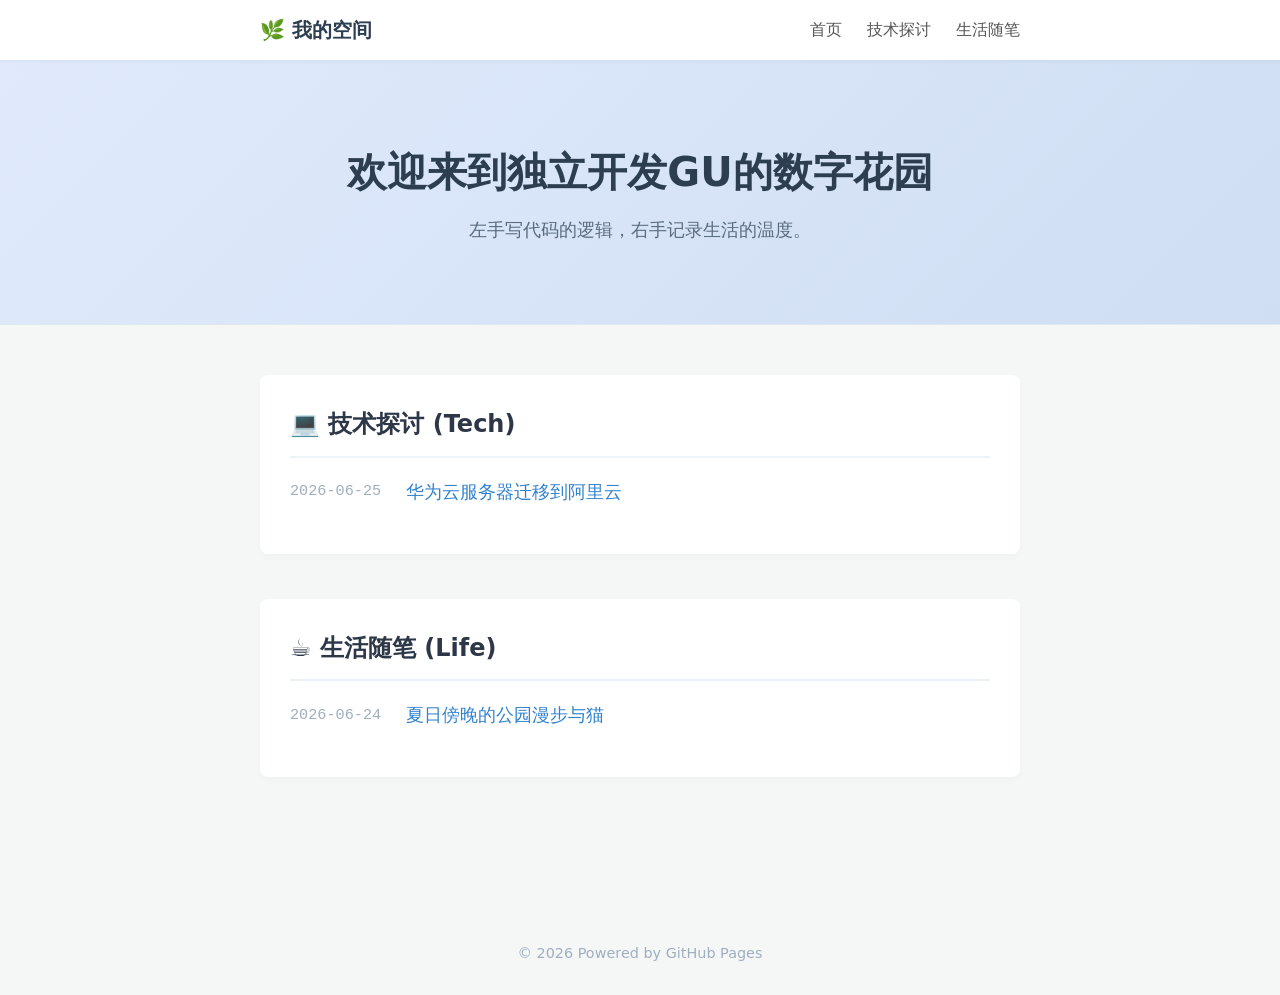
==== index.html @ fded6d44 "Create index.html" ====
<!DOCTYPE html>
<html lang="zh-CN">
<head>
    <meta charset="UTF-8">
    <meta name="viewport" content="width=device-width, initial-scale=1.0">
    <title>独立开发GU</title>
    <!-- 首页在根目录，直接使用 ./ 就能找到 css 文件夹 -->
    <link rel="stylesheet" href="./css/style.css">
</head>
<body>

    <!-- 顶部导航栏 -->
    <header class="navbar">
        <div class="container">
            <a href="./index.html" class="logo">🌿 我的空间</a>
            <nav class="nav-links">
                <a href="./index.html">首页</a>
                <a href="#tech-section">技术探讨</a>
                <a href="#life-section">生活随笔</a>
            </nav>
        </div>
    </header>

    <!-- 欢迎区域 -->
    <section class="hero">
        <h1>欢迎来到独立开发GU的数字花园</h1>
        <p>左手写代码的逻辑，右手记录生活的温度。</p>
    </section>

    <!-- 文章分类列表主区域 -->
    <main class="container content">
        
        <!-- 分类一：技术探讨 -->
        <section id="tech-section" class="category-box">
            <h2>💻 技术探讨 (Tech)</h2>
            <ul class="post-list">
                <li>
                    <span class="date">2026-06-25</span>
                    <!-- 链接到 tech 文件夹下的具体 HTML 页面 -->
                    <a href="./dev/git-skills.html">华为云服务器迁移到阿里云</a>
                </li>
                <!-- 以后写了新的技术博客，就在下面复制一行 <li> 标签 -->
            </ul>
        </section>

        <!-- 分类二：生活随笔 -->
        <section id="life-section" class="category-box">
            <h2>☕ 生活随笔 (Life)</h2>
            <ul class="post-list">
                <li>
                    <span class="date">2026-06-24</span>
                    <!-- 链接到 life 文件夹下的具体 HTML 页面 -->
                    <a href="./life/daily-walk.html">夏日傍晚的公园漫步与猫</a>
                </li>
                <!-- 以后写了新的生活随笔，就在下面复制一行 <li> 标签 -->
            </ul>
        </section>

    </main>

    <!-- 页脚 -->
    <footer>
        <p>© 2026 Powered by GitHub Pages</p>
    </footer>

</body>
</html>
---- css/style.css ----
/* 基础全站全局样式 */
* { margin: 0; padding: 0; box-sizing: border-box; }
body { font-family: -apple-system, system-ui, BlinkMacSystemFont, "Segoe UI", Roboto, "Helvetica Neue", Arial, sans-serif; background: #f4f7f6; color: #333; line-height: 1.6; }
.container { max-width: 800px; margin: 0 auto; padding: 0 20px; }

/* 导航栏样式 */
.navbar { background: #ffffff; box-shadow: 0 2px 4px rgba(0,0,0,0.04); position: sticky; top: 0; z-index: 100; }
.navbar .container { display: flex; justify-content: space-between; align-items: center; height: 60px; }
.logo { font-size: 1.25rem; font-weight: bold; text-decoration: none; color: #2c3e50; }
.nav-links a { text-decoration: none; color: #555; margin-left: 20px; font-weight: 500; transition: color 0.3s; }
.nav-links a:hover { color: #007bff; }

/* 欢迎页背景 */
.hero { text-align: center; padding: 80px 20px; background: linear-gradient(135deg, #e0eafc, #cfdef3); border-bottom: 1px solid #e2e8f0; }
.hero h1 { font-size: 2.5rem; margin-bottom: 12px; color: #2c3e50; }
.hero p { font-size: 1.1rem; color: #5a6c7d; }

/* 首页分类板块 */
.content { padding: 50px 20px; }
.category-box { margin-bottom: 45px; background: #fff; padding: 30px; border-radius: 8px; box-shadow: 0 4px 6px rgba(0,0,0,0.02); }
.category-box h2 { border-bottom: 2px solid #edf2f7; padding-bottom: 12px; margin-bottom: 20px; color: #2d3748; }
.post-list { list-style: none; }
.post-list li { display: flex; align-items: center; margin-bottom: 18px; font-size: 1.1rem; }
.date { color: #a0aec0; margin-right: 25px; font-family: monospace; font-size: 0.95rem; }
.post-list a { color: #3182ce; text-decoration: none; font-weight: 500; }
.post-list a:hover { color: #2b6cb0; text-decoration: underline; }

/* 全站通用页脚 */
footer { text-align: center; padding: 30px; color: #a0aec0; font-size: 0.9rem; margin-top: 40px; }
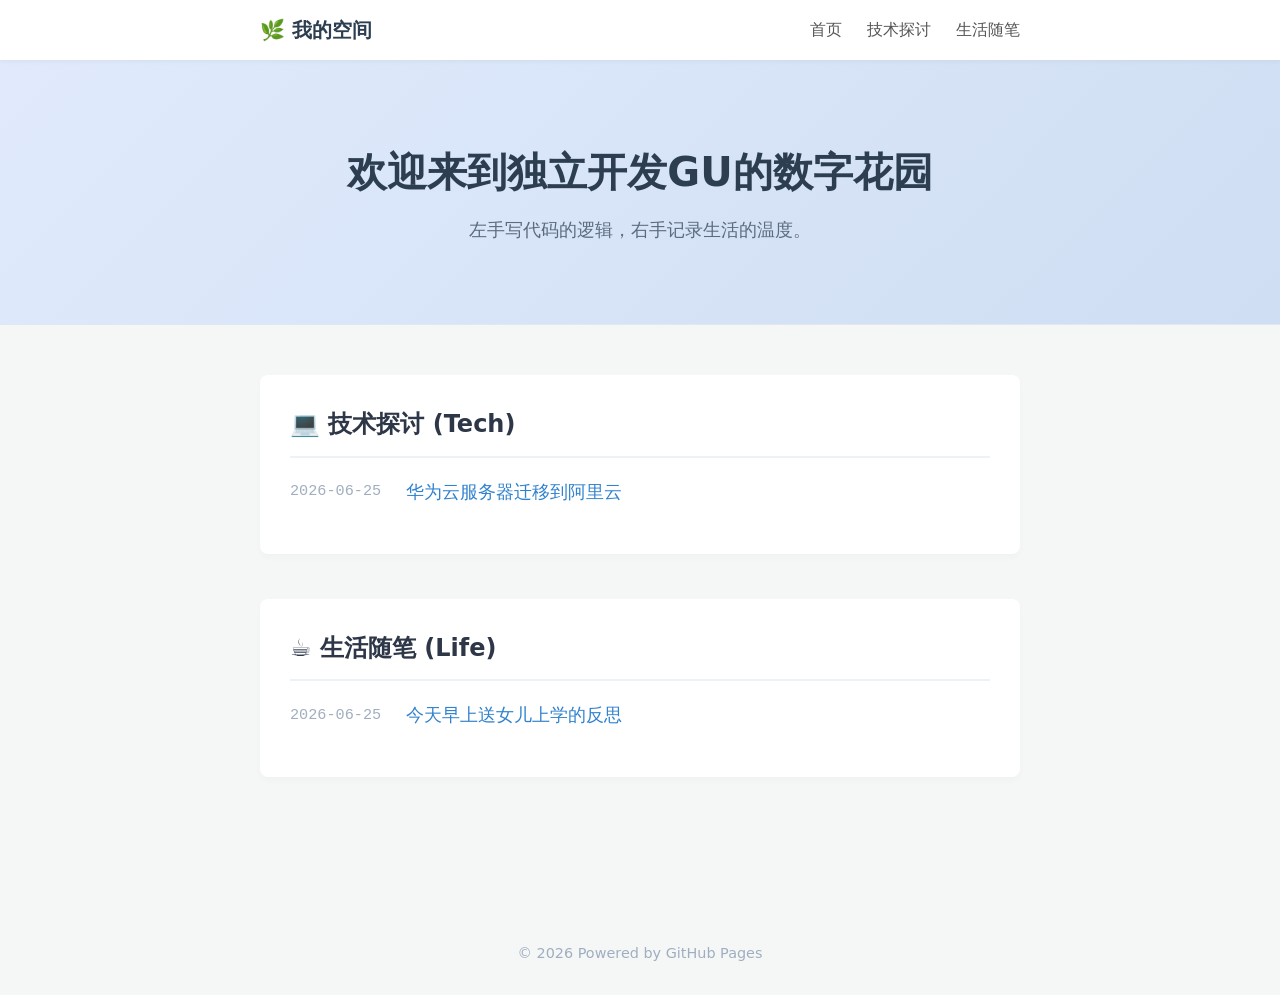
==== commit 509e0443: "Update index.html" ====
--- a/index.html
+++ b/index.html
@@ -37,7 +37,7 @@
                 <li>
                     <span class="date">2026-06-25</span>
                     <!-- 链接到 tech 文件夹下的具体 HTML 页面 -->
-                    <a href="./dev/git-skills.html">华为云服务器迁移到阿里云</a>
+                    <a href="./dev/260625_01.html">华为云服务器迁移到阿里云</a>
                 </li>
                 <!-- 以后写了新的技术博客，就在下面复制一行 <li> 标签 -->
             </ul>
@@ -48,9 +48,9 @@
             <h2>☕ 生活随笔 (Life)</h2>
             <ul class="post-list">
                 <li>
-                    <span class="date">2026-06-24</span>
+                    <span class="date">2026-06-25</span>
                     <!-- 链接到 life 文件夹下的具体 HTML 页面 -->
-                    <a href="./life/daily-walk.html">夏日傍晚的公园漫步与猫</a>
+                    <a href="./life/260625_01.html">今天早上送女儿上学的反思</a>
                 </li>
                 <!-- 以后写了新的生活随笔，就在下面复制一行 <li> 标签 -->
             </ul>
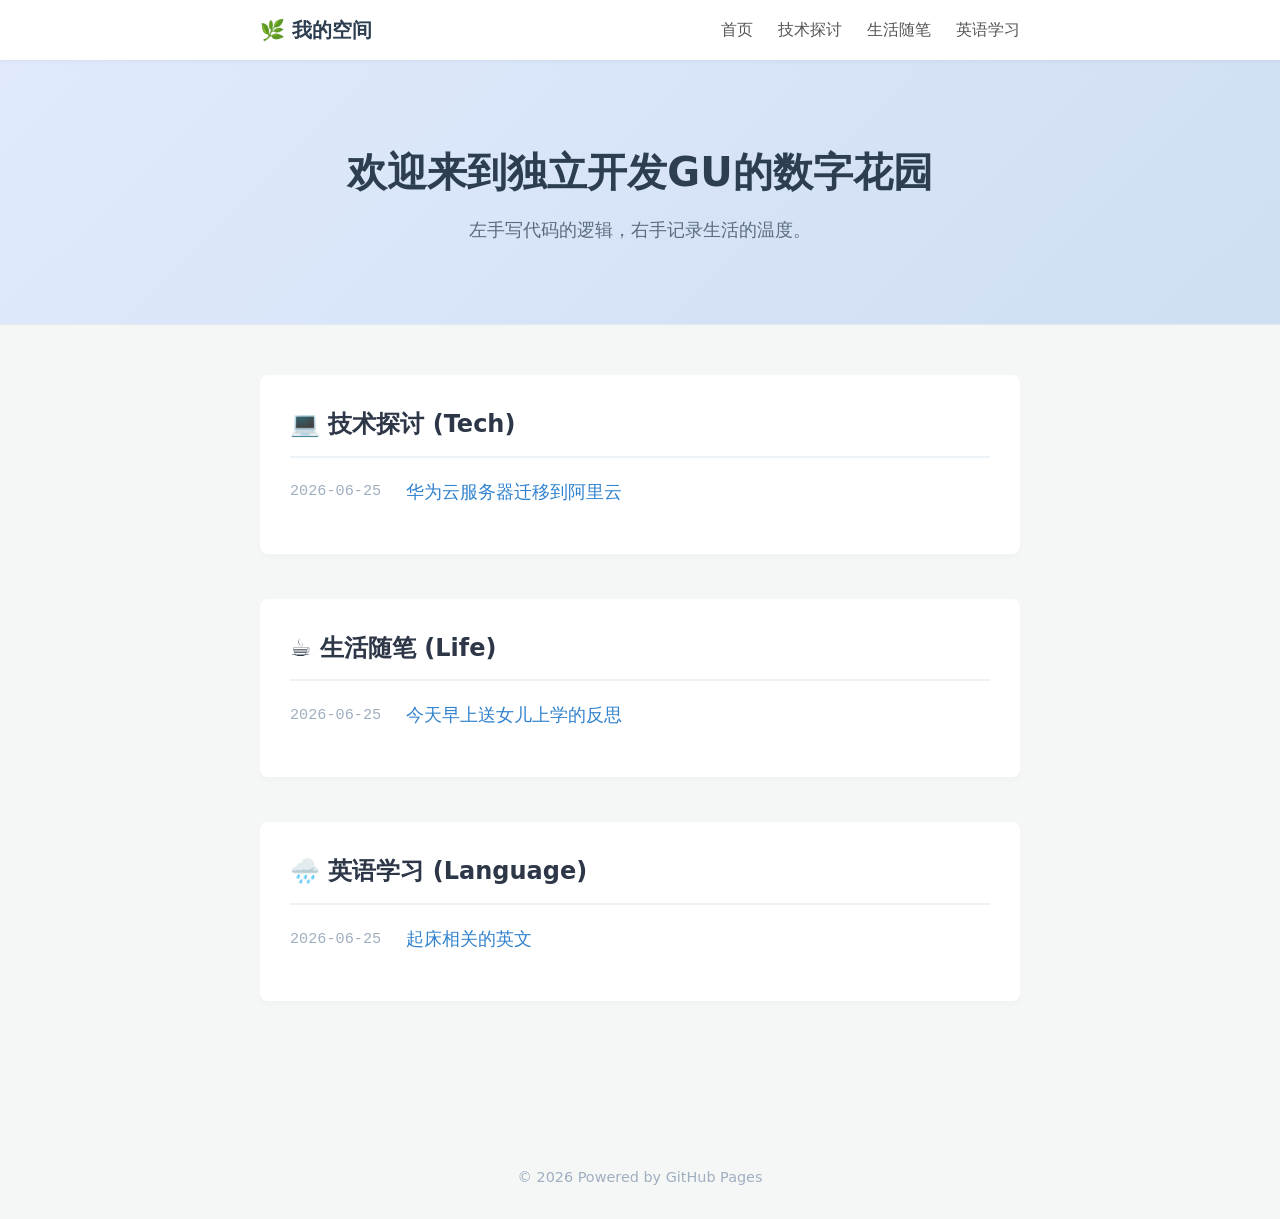
==== commit 9d69b66c: "Update index.html" ====
--- a/index.html
+++ b/index.html
@@ -17,6 +17,7 @@
                 <a href="./index.html">首页</a>
                 <a href="#tech-section">技术探讨</a>
                 <a href="#life-section">生活随笔</a>
+                <a href="#english-section">英语学习</a>
             </nav>
         </div>
     </header>
@@ -56,6 +57,19 @@
             </ul>
         </section>
 
+        <!-- 分类三：英语学习 -->
+        <section id="life-section" class="category-box">
+            <h2>🌧️ 英语学习 (Language)</h2>
+            <ul class="post-list">
+                <li>
+                    <span class="date">2026-06-25</span>
+                    <!-- 链接到 life 文件夹下的具体 HTML 页面 -->
+                    <a href="./english/260625_01.html">起床相关的英文</a>
+                </li>
+                <!-- 以后写了新的生活随笔，就在下面复制一行 <li> 标签 -->
+            </ul>
+        </section>
+
     </main>
 
     <!-- 页脚 -->
